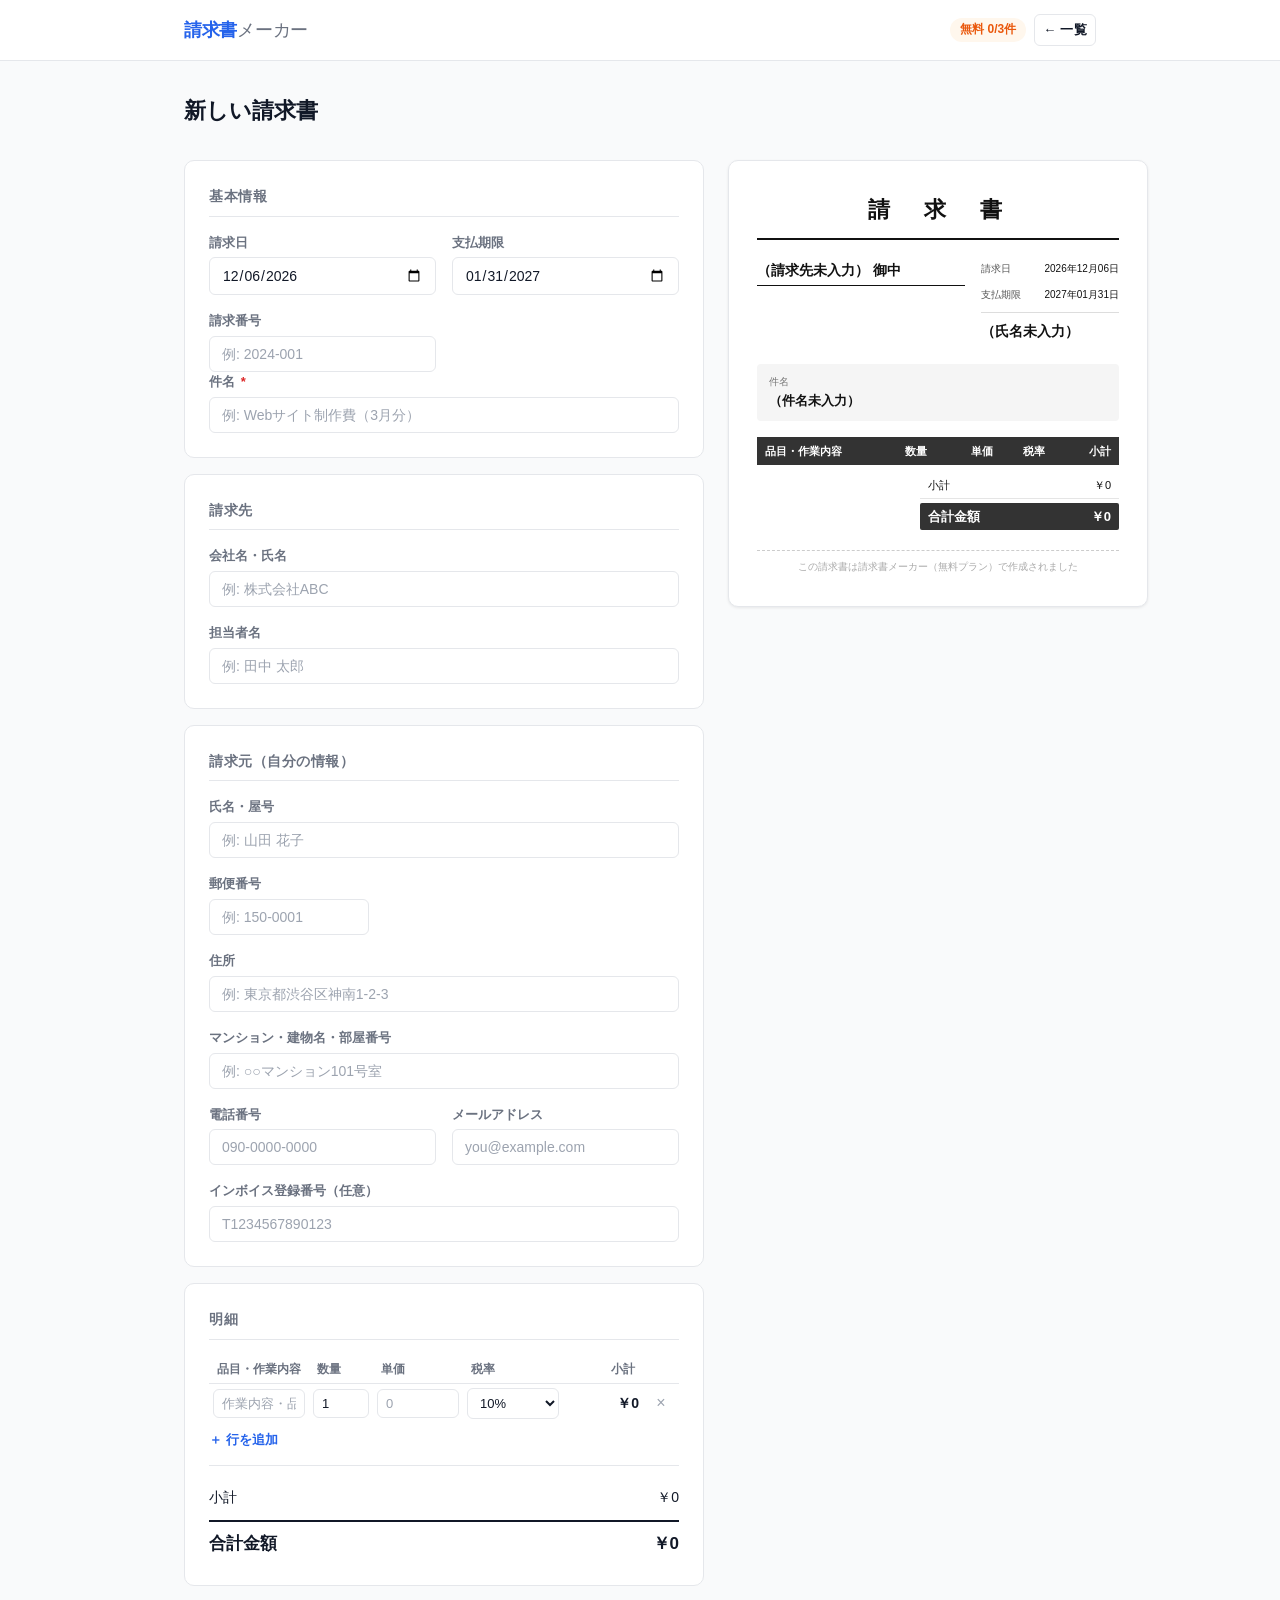
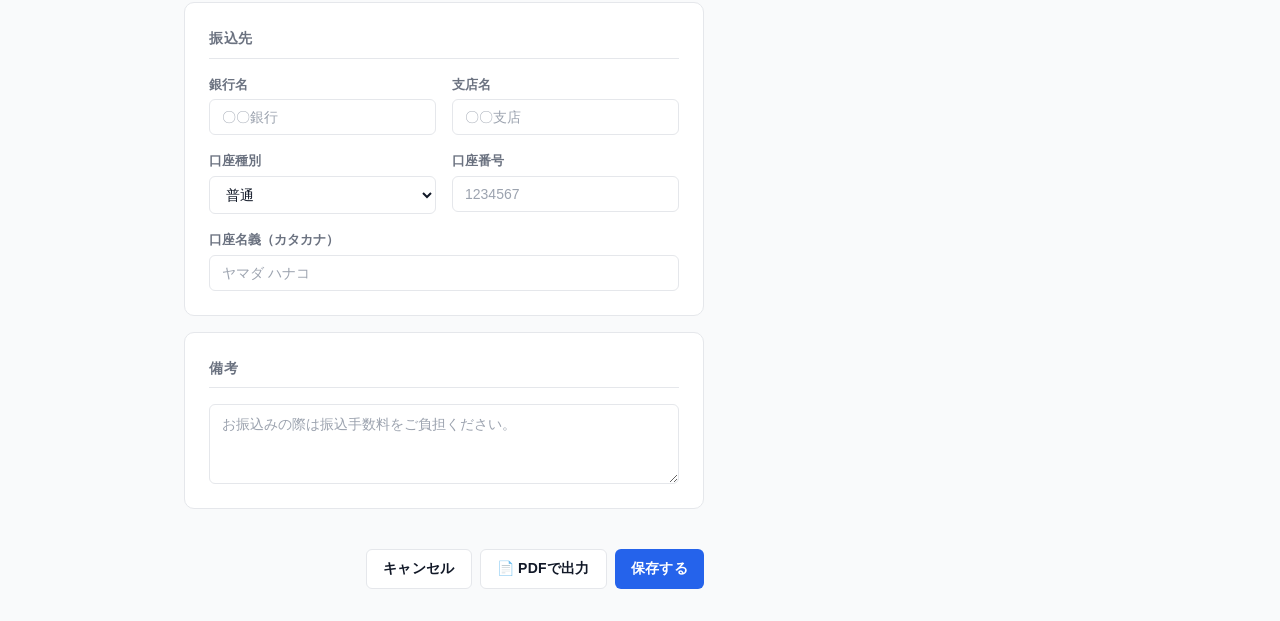
==== create.html @ 3230f064 "Initial commit: invoice maker" ====
<!DOCTYPE html>
<html lang="ja">
<head>
  <meta charset="UTF-8" />
  <meta name="viewport" content="width=device-width, initial-scale=1.0" />
  <title>請求書作成 - 請求書メーカー</title>
  <link rel="stylesheet" href="css/base.css" />
  <link rel="stylesheet" href="css/layout.css" />
  <link rel="stylesheet" href="css/form.css" />
  <link rel="stylesheet" href="css/invoice.css" />
  <link rel="stylesheet" href="css/modal.css" />
</head>
<body>

  <!-- ヘッダー -->
  <header class="header">
    <div class="header-inner">
      <div class="header-logo">請求書<span>メーカー</span></div>
      <div class="header-right">
        <span class="badge badge-free" id="planBadge">無料</span>
        <a href="index.html" class="btn btn-secondary btn-sm">← 一覧</a>
      </div>
    </div>
  </header>

  <main class="page-content">

    <div class="page-header">
      <h1 class="page-title" id="pageTitle">新しい請求書</h1>
    </div>

    <!-- 2カラムレイアウト -->
    <div class="editor-layout">

      <!-- ===== 左ペイン: 入力フォーム ===== -->
      <div class="form-pane">

        <!-- 基本情報 -->
        <div class="form-card">
          <div class="form-card-title">基本情報</div>
          <div class="form-row">
            <div class="form-field">
              <label class="form-label">請求日</label>
              <input id="invoiceDate" class="form-input" type="date" />
            </div>
            <div class="form-field">
              <label class="form-label">支払期限</label>
              <input id="dueDate" class="form-input" type="date" />
            </div>
          </div>
          <div class="form-row">
            <div class="form-field">
              <label class="form-label">請求番号</label>
              <input id="invoiceNumber" class="form-input" type="text" placeholder="例: 2024-001" />
            </div>
          </div>
          <div class="form-field">
            <label class="form-label">件名 <span class="required">*</span></label>
            <input id="subject" class="form-input" type="text" placeholder="例: Webサイト制作費（3月分）" />
          </div>
        </div>

        <!-- 請求先 -->
        <div class="form-card">
          <div class="form-card-title">請求先</div>
          <div class="form-field">
            <label class="form-label">会社名・氏名</label>
            <input id="clientName" class="form-input" type="text" placeholder="例: 株式会社ABC" />
          </div>
          <div class="form-field">
            <label class="form-label">担当者名</label>
            <input id="clientPerson" class="form-input" type="text" placeholder="例: 田中 太郎" />
          </div>
        </div>

        <!-- 請求元 -->
        <div class="form-card">
          <div class="form-card-title">請求元（自分の情報）</div>
          <div class="form-field">
            <label class="form-label">氏名・屋号</label>
            <input id="senderName" class="form-input" type="text" placeholder="例: 山田 花子" />
          </div>
          <div class="form-field">
            <label class="form-label">郵便番号</label>
            <input id="senderZip" class="form-input" type="text" placeholder="例: 150-0001" style="max-width:160px;" />
          </div>
          <div class="form-field">
            <label class="form-label">住所</label>
            <input id="senderAddress" class="form-input" type="text" placeholder="例: 東京都渋谷区神南1-2-3" />
          </div>
          <div class="form-field">
            <label class="form-label">マンション・建物名・部屋番号</label>
            <input id="senderAddress2" class="form-input" type="text" placeholder="例: ○○マンション101号室" />
          </div>
          <div class="form-row">
            <div class="form-field">
              <label class="form-label">電話番号</label>
              <input id="senderPhone" class="form-input" type="tel" placeholder="090-0000-0000" />
            </div>
            <div class="form-field">
              <label class="form-label">メールアドレス</label>
              <input id="senderEmail" class="form-input" type="email" placeholder="you@example.com" />
            </div>
          </div>
          <div class="form-field">
            <label class="form-label">インボイス登録番号（任意）</label>
            <input id="senderRegNum" class="form-input" type="text" placeholder="T1234567890123" />
          </div>
        </div>

        <!-- 明細 -->
        <div class="form-card">
          <div class="form-card-title">明細</div>
          <table class="items-table">
            <thead>
              <tr>
                <th class="col-desc">品目・作業内容</th>
                <th class="col-qty">数量</th>
                <th class="col-price">単価</th>
                <th class="col-tax">税率</th>
                <th class="col-subtotal">小計</th>
                <th class="col-action"></th>
              </tr>
            </thead>
            <tbody id="itemsTbody"></tbody>
          </table>
          <button class="add-item-btn" type="button" id="addItemBtn">＋ 行を追加</button>
          <div class="totals-area">
            <div class="totals-row">
              <span>小計</span><span id="subtotalEl">¥0</span>
            </div>
            <div class="totals-row" id="tax8Row" style="display:none;">
              <span>消費税（8%）</span><span id="tax8El">¥0</span>
            </div>
            <div class="totals-row" id="tax10Row">
              <span>消費税（10%）</span><span id="tax10El">¥0</span>
            </div>
            <div class="totals-row total">
              <span>合計金額</span><span id="totalEl">¥0</span>
            </div>
          </div>
        </div>

        <!-- 振込先 -->
        <div class="form-card">
          <div class="form-card-title">振込先</div>
          <div class="form-row">
            <div class="form-field">
              <label class="form-label">銀行名</label>
              <input id="bankName" class="form-input" type="text" placeholder="〇〇銀行" />
            </div>
            <div class="form-field">
              <label class="form-label">支店名</label>
              <input id="branchName" class="form-input" type="text" placeholder="〇〇支店" />
            </div>
          </div>
          <div class="form-row">
            <div class="form-field">
              <label class="form-label">口座種別</label>
              <select id="accountType" class="form-input">
                <option value="普通">普通</option>
                <option value="当座">当座</option>
              </select>
            </div>
            <div class="form-field">
              <label class="form-label">口座番号</label>
              <input id="accountNumber" class="form-input" type="text" placeholder="1234567" />
            </div>
          </div>
          <div class="form-field">
            <label class="form-label">口座名義（カタカナ）</label>
            <input id="accountHolder" class="form-input" type="text" placeholder="ヤマダ ハナコ" />
          </div>
        </div>

        <!-- 備考 -->
        <div class="form-card">
          <div class="form-card-title">備考</div>
          <div class="form-field">
            <textarea id="notes" class="form-input" placeholder="お振込みの際は振込手数料をご負担ください。"></textarea>
          </div>
        </div>

        <!-- アクションボタン -->
        <div class="form-actions">
          <button class="btn btn-secondary" id="cancelBtn" type="button">キャンセル</button>
          <button class="btn btn-secondary" id="pdfBtn"    type="button">📄 PDFで出力</button>
          <button class="btn btn-primary"   id="saveBtn"   type="button">保存する</button>
        </div>

      </div><!-- /.form-pane -->

      <!-- ===== 右ペイン: リアルタイムプレビュー ===== -->
      <div class="preview-pane">
        <div class="invoice-preview" id="invoicePreview">
          <!-- preview.js が動的に更新する -->
        </div>
      </div>

    </div><!-- /.editor-layout -->
  </main>

  <script src="js/invoice.js"></script>
  <script src="js/storage.js"></script>
  <script src="js/plan.js"></script>
  <script src="js/modal.js"></script>
  <script src="js/form.js"></script>
  <script src="js/preview.js"></script>
  <script src="js/pdf.js"></script>
  <script>
    // ============================================================
    // 初期化
    // ============================================================
    (function init() {
      const editId   = getEditId();
      const existing = editId ? getInvoice(editId) : null;

      if (existing) {
        document.getElementById('pageTitle').textContent = '請求書を編集';
        populateForm(existing);
      } else {
        const empty = createEmptyInvoice();
        // 前回保存した請求元情報を自動入力する
        const settings = loadSettings();
        Object.assign(empty, settings);
        populateForm(empty);
      }

      updatePlanDisplay();

      // PDFボタン
      document.getElementById('pdfBtn').addEventListener('click', exportPdf);

      // 全フォームへの入力監視: 変わるたびにプレビューを更新する
      // querySelectorAll で全 input・select・textarea を一括取得
      document.querySelectorAll('.form-pane input, .form-pane select, .form-pane textarea')
        .forEach(el => {
          el.addEventListener('input',  updatePreview);
          el.addEventListener('change', updatePreview);
        });

      // 初回プレビュー表示
      updatePreview();

      // URLに ?print=1 がついていたら自動でPDF出力を起動する
      // （一覧の「PDF」ボタンから来たとき）
      const params = new URLSearchParams(window.location.search);
      if (params.get('print') === '1') {
        setTimeout(exportPdf, 300);
      }
    })();
  </script>

</body>
</html>
---- css/base.css ----
/* ============================================================
   base.css - リセット・共通スタイル・CSS変数
   ============================================================ */

/* CSS変数（色・サイズを一箇所で管理する） */
:root {
  /* メインカラー（青） */
  --primary:       #2563EB;
  --primary-dark:  #1D4ED8;
  --primary-light: #EFF6FF;

  /* アクセントカラー */
  --green:        #16A34A;
  --red:          #DC2626;
  --orange:       #EA580C;
  --orange-light: #FFF7ED;

  /* テキスト */
  --text-primary:   #111827;
  --text-secondary: #6B7280;
  --text-muted:     #9CA3AF;

  /* 背景・ボーダー */
  --bg-page:  #F9FAFB;
  --bg-white: #FFFFFF;
  --border:   #E5E7EB;

  /* 影 */
  --shadow-sm: 0 1px 3px rgba(0,0,0,0.08);
  --shadow-md: 0 4px 12px rgba(0,0,0,0.10);
  --shadow-lg: 0 8px 32px rgba(0,0,0,0.15);

  /* 角丸 */
  --radius-sm: 6px;
  --radius-md: 10px;
  --radius-lg: 16px;

  /* フォント */
  --font-base: -apple-system, BlinkMacSystemFont, "Segoe UI", "Hiragino Sans", "Noto Sans JP", sans-serif;

  /* 間隔 */
  --space-xs:  4px;
  --space-sm:  8px;
  --space-md:  16px;
  --space-lg:  24px;
  --space-xl:  32px;
  --space-2xl: 48px;
}

/* リセット */
*, *::before, *::after { box-sizing: border-box; margin: 0; padding: 0; }
body { font-family: var(--font-base); background: var(--bg-page); color: var(--text-primary); line-height: 1.6; -webkit-font-smoothing: antialiased; }
ul, ol { list-style: none; }
img { max-width: 100%; display: block; }
a { text-decoration: none; color: inherit; }
button { font-family: inherit; cursor: pointer; border: none; background: none; }
input, select, textarea { font-family: inherit; font-size: inherit; }

/* ============================================================
   共通ボタン
   使い方: <button class="btn btn-primary">保存</button>
   ============================================================ */
.btn {
  display: inline-flex;
  align-items: center;
  justify-content: center;
  gap: var(--space-xs);
  min-height: 40px;
  padding: 0 var(--space-md);
  border-radius: var(--radius-sm);
  font-size: 14px;
  font-weight: 600;
  letter-spacing: 0.3px;
  transition: background 0.15s ease, transform 0.1s ease;
  -webkit-tap-highlight-color: transparent;
  white-space: nowrap;
}
.btn:active   { transform: scale(0.98); }
.btn:disabled { opacity: 0.5; cursor: not-allowed; }

/* 青（メインアクション） */
.btn-primary { background: var(--primary); color: #fff; }
.btn-primary:hover { background: var(--primary-dark); }

/* 白（サブアクション） */
.btn-secondary { background: var(--bg-white); color: var(--text-primary); border: 1px solid var(--border); }
.btn-secondary:hover { background: var(--bg-page); }

/* 赤（削除） */
.btn-danger { background: var(--bg-white); color: var(--red); border: 1px solid var(--border); }
.btn-danger:hover { background: #FEF2F2; border-color: var(--red); }

/* サイズ修飾子 */
.btn-sm   { min-height: 32px; padding: 0 var(--space-sm); font-size: 13px; }
.btn-full { width: 100%; }

/* ============================================================
   共通バッジ（プランの表示など）
   使い方: <span class="badge badge-free">無料プラン</span>
   ============================================================ */
.badge { display: inline-flex; align-items: center; padding: 2px 10px; border-radius: 100px; font-size: 12px; font-weight: 600; }
.badge-free { background: var(--orange-light); color: var(--orange); }
.badge-pro  { background: var(--primary-light); color: var(--primary); }

/* ユーティリティ */
.text-secondary { color: var(--text-secondary); }
.text-muted     { color: var(--text-muted); }
.text-sm        { font-size: 13px; }
.text-right     { text-align: right; }
.divider        { border: none; border-top: 1px solid var(--border); margin: var(--space-lg) 0; }

/* 空状態（データがないときの表示） */
.empty-state       { text-align: center; padding: var(--space-2xl) var(--space-lg); }
.empty-state-icon  { font-size: 48px; margin-bottom: var(--space-md); }
.empty-state-title { font-size: 18px; font-weight: 600; margin-bottom: var(--space-sm); }
.empty-state-desc  { font-size: 14px; color: var(--text-secondary); margin-bottom: var(--space-lg); }
---- css/layout.css ----
/* ============================================================
   layout.css - ヘッダー・ページレイアウト
   ============================================================ */

/* ============================================================
   ヘッダー
   ============================================================ */
.header {
  background: var(--bg-white);
  border-bottom: 1px solid var(--border);
  position: sticky; /* スクロールしても上に固定される */
  top: 0;
  z-index: 10;
}

.header-inner {
  max-width: 960px;
  margin: 0 auto;
  padding: 0 var(--space-lg);
  height: 60px;
  display: flex;
  align-items: center;
  justify-content: space-between;
  gap: var(--space-md);
}

.header-logo {
  font-size: 18px;
  font-weight: 700;
  color: var(--primary);
  letter-spacing: -0.3px;
}

.header-logo span {
  color: var(--text-secondary);
  font-weight: 400;
}

.header-right {
  display: flex;
  align-items: center;
  gap: var(--space-sm);
}


/* ============================================================
   ページ共通レイアウト
   ============================================================ */
.page-content {
  max-width: 960px;
  margin: 0 auto;
  padding: var(--space-xl) var(--space-lg);
}

/* ページタイトルエリア（タイトル + アクションボタン） */
.page-header {
  display: flex;
  align-items: center;
  justify-content: space-between;
  margin-bottom: var(--space-xl);
  gap: var(--space-md);
}

.page-title {
  font-size: 22px;
  font-weight: 700;
}


/* ============================================================
   プラン使用状況バー
   ============================================================
   「無料プラン: 2/3件使用中」のバナー
   ============================================================ */
.plan-banner {
  background: var(--orange-light);
  border: 1px solid #FED7AA;
  border-radius: var(--radius-md);
  padding: var(--space-md) var(--space-lg);
  margin-bottom: var(--space-lg);
  display: flex;
  align-items: center;
  justify-content: space-between;
  gap: var(--space-md);
  flex-wrap: wrap;
}

.plan-banner-text {
  font-size: 14px;
  color: var(--orange);
  font-weight: 500;
}

/* Pro プランのときは非表示 */
.plan-banner.hidden { display: none; }


/* ============================================================
   請求書カード一覧
   ============================================================ */
.invoice-list {
  display: flex;
  flex-direction: column;
  gap: var(--space-sm);
}

/* 1枚の請求書カード */
.invoice-card {
  background: var(--bg-white);
  border: 1px solid var(--border);
  border-radius: var(--radius-md);
  padding: var(--space-md) var(--space-lg);
  display: flex;
  align-items: center;
  gap: var(--space-md);
  transition: box-shadow 0.15s ease;
}

.invoice-card:hover {
  box-shadow: var(--shadow-sm);
}

/* カード左: 請求番号・件名・会社名 */
.invoice-card-main {
  flex: 1;
  min-width: 0; /* テキストが溢れたときに省略できるよう必要 */
}

.invoice-card-number {
  font-size: 13px;
  color: var(--text-muted);
  margin-bottom: 2px;
}

.invoice-card-subject {
  font-size: 15px;
  font-weight: 600;
  color: var(--text-primary);
  /* 長すぎる場合は「...」で省略する */
  white-space: nowrap;
  overflow: hidden;
  text-overflow: ellipsis;
}

.invoice-card-client {
  font-size: 13px;
  color: var(--text-secondary);
  margin-top: 2px;
}

/* カード右: 金額・日付 */
.invoice-card-meta {
  text-align: right;
  flex-shrink: 0; /* 幅が縮まないよう固定 */
}

.invoice-card-amount {
  font-size: 16px;
  font-weight: 700;
  color: var(--text-primary);
}

.invoice-card-date {
  font-size: 12px;
  color: var(--text-muted);
  margin-top: 2px;
}

/* カードのアクションボタン群 */
.invoice-card-actions {
  display: flex;
  gap: var(--space-xs);
  flex-shrink: 0;
}


/* ============================================================
   レスポンシブ（スマホ対応）
   ============================================================ */
@media (max-width: 600px) {
  .page-content {
    padding: var(--space-lg) var(--space-md);
  }

  .header-inner {
    padding: 0 var(--space-md);
  }

  /* スマホではカードを縦積みにする */
  .invoice-card {
    flex-wrap: wrap;
    padding: var(--space-md);
  }

  .invoice-card-meta {
    text-align: left;
  }

  /* アクションボタンを幅いっぱいに並べる */
  .invoice-card-actions {
    width: 100%;
    justify-content: flex-end;
  }

  .page-title {
    font-size: 18px;
  }
}
---- css/form.css ----
/* ============================================================
   form.css - 入力フォームのスタイル
   ============================================================ */

/* ============================================================
   2カラムレイアウト（左:フォーム / 右:プレビュー）
   ============================================================ */
.editor-layout {
  display: grid;
  /* 左ペイン(フォーム): 1fr / 右ペイン(プレビュー): 420px固定 */
  grid-template-columns: 1fr 420px;
  gap: var(--space-lg);
  align-items: start;
}

/* 左ペイン: 入力フォーム */
.form-pane {
  display: flex;
  flex-direction: column;
  gap: var(--space-md);
}

/* 右ペイン: プレビュー（スクロールしても追従する） */
.preview-pane {
  position: sticky;
  top: 76px; /* ヘッダー(60px) + 余白(16px) */
}


/* ============================================================
   フォームセクション（カード）
   ============================================================
   使い方:
     <div class="form-card">
       <div class="form-card-title">基本情報</div>
       ...フォーム内容...
     </div>
   ============================================================ */
.form-card {
  background: var(--bg-white);
  border: 1px solid var(--border);
  border-radius: var(--radius-md);
  padding: var(--space-lg);
}

.form-card-title {
  font-size: 14px;
  font-weight: 700;
  color: var(--text-secondary);
  text-transform: uppercase;
  letter-spacing: 0.5px;
  margin-bottom: var(--space-md);
  padding-bottom: var(--space-sm);
  border-bottom: 1px solid var(--border);
}


/* ============================================================
   フォーム部品
   ============================================================ */

/* 1行のフィールド（ラベル + 入力） */
.form-field {
  display: flex;
  flex-direction: column;
  gap: var(--space-xs);
  margin-bottom: var(--space-md);
}

/* 最後のフィールドは下マージンなし */
.form-field:last-child {
  margin-bottom: 0;
}

/* ラベル */
.form-label {
  font-size: 13px;
  font-weight: 600;
  color: var(--text-secondary);
}

/* 必須マーク */
.form-label .required {
  color: var(--red);
  margin-left: 2px;
}

/* 入力フィールド共通（input・select・textarea） */
.form-input {
  width: 100%;
  padding: 9px 12px;
  border: 1px solid var(--border);
  border-radius: var(--radius-sm);
  font-size: 14px;
  color: var(--text-primary);
  background: var(--bg-white);
  transition: border-color 0.15s ease, box-shadow 0.15s ease;
  outline: none;
}

.form-input:focus {
  border-color: var(--primary);
  /* フォーカスリングを青くする */
  box-shadow: 0 0 0 3px rgba(37, 99, 235, 0.15);
}

.form-input::placeholder {
  color: var(--text-muted);
}

/* テキストエリア */
textarea.form-input {
  resize: vertical; /* 縦方向だけリサイズ可能 */
  min-height: 80px;
  line-height: 1.5;
}

/* 横並びのフィールド（例: 請求日 + 支払期限） */
.form-row {
  display: grid;
  grid-template-columns: 1fr 1fr;
  gap: var(--space-md);
}


/* ============================================================
   明細テーブル
   ============================================================ */
.items-table {
  width: 100%;
  border-collapse: collapse;
  font-size: 14px;
}

/* テーブルヘッダー */
.items-table th {
  text-align: left;
  font-size: 12px;
  font-weight: 600;
  color: var(--text-secondary);
  padding: var(--space-xs) var(--space-sm);
  border-bottom: 1px solid var(--border);
  white-space: nowrap;
}

/* テーブルの各行 */
.items-table td {
  padding: var(--space-xs) var(--space-xs);
  vertical-align: middle;
}

/* 品目欄は幅広め */
.items-table .col-desc    { width: 30%; }
.items-table .col-qty     { width: 12%; min-width: 64px; }
.items-table .col-price   { width: 18%; min-width: 90px; }
.items-table .col-tax     { width: 20%; min-width: 100px; }
.items-table .col-subtotal{ width: 14%; min-width: 80px; text-align: right; }
.items-table .col-action  { width: 4%;  min-width: 32px; }

/* 小計セル */
.item-subtotal {
  font-weight: 600;
  color: var(--text-primary);
  white-space: nowrap;
}

/* 行削除ボタン */
.item-del-btn {
  width: 28px;
  height: 28px;
  display: flex;
  align-items: center;
  justify-content: center;
  border-radius: var(--radius-sm);
  color: var(--text-muted);
  font-size: 16px;
  transition: color 0.15s, background 0.15s;
}

.item-del-btn:hover {
  color: var(--red);
  background: #FEF2F2;
}

/* テーブル内の入力フィールド（パディングを詰める） */
.items-table .form-input {
  padding: 6px 8px;
  font-size: 13px;
}

/* 「行を追加」ボタン */
.add-item-btn {
  margin-top: var(--space-sm);
  color: var(--primary);
  font-size: 13px;
  font-weight: 600;
  display: flex;
  align-items: center;
  gap: var(--space-xs);
}

.add-item-btn:hover {
  text-decoration: underline;
}


/* ============================================================
   合計エリア
   ============================================================ */
.totals-area {
  margin-top: var(--space-md);
  padding-top: var(--space-md);
  border-top: 1px solid var(--border);
}

.totals-row {
  display: flex;
  justify-content: space-between;
  align-items: center;
  padding: 4px 0;
  font-size: 14px;
}

.totals-row.total {
  font-size: 17px;
  font-weight: 700;
  margin-top: var(--space-sm);
  padding-top: var(--space-sm);
  border-top: 2px solid var(--text-primary);
}

/* フォームのアクションボタン行 */
.form-actions {
  display: flex;
  gap: var(--space-sm);
  justify-content: flex-end;
  margin-top: var(--space-lg);
}


/* ============================================================
   レスポンシブ（スマホ: 1カラムに切り替え）
   ============================================================ */
@media (max-width: 768px) {
  .editor-layout {
    grid-template-columns: 1fr;
  }

  /* スマホではプレビューを非表示にする（タブで切り替え）*/
  .preview-pane {
    position: static;
    display: none;
  }

  .preview-pane.show {
    display: block;
  }

  .form-row {
    grid-template-columns: 1fr;
  }
}
---- css/invoice.css ----
/* ============================================================
   invoice.css - 請求書プレビューの見た目
   ============================================================ */

.invoice-preview {
  background: #fff;
  border: 1px solid var(--border);
  border-radius: var(--radius-md);
  box-shadow: var(--shadow-sm);
  padding: 32px 28px;
  font-size: 12px;
  line-height: 1.5;
  color: #111;
}

.inv-title {
  text-align: center;
  font-size: 22px;
  font-weight: 700;
  letter-spacing: 6px;
  margin-bottom: 20px;
  padding-bottom: 12px;
  border-bottom: 2px solid #111;
}

.inv-header {
  display: grid;
  grid-template-columns: 1.2fr 0.8fr;
  gap: 16px;
  margin-bottom: 16px;
}

.inv-client-name {
  font-size: 14px;
  font-weight: 700;
  border-bottom: 1px solid #111;
  padding-bottom: 4px;
  margin-bottom: 4px;
  word-break: break-all;
}

.inv-client-person {
  font-size: 12px;
  color: #555;
}

.inv-sender-block {
  font-size: 10px;
  line-height: 1.8;
  word-break: keep-all;
  overflow-wrap: anywhere;
}

.inv-meta-row {
  display: flex;
  justify-content: space-between;
  gap: 8px;
  margin-bottom: 8px;
}

.inv-meta-label {
  color: #555;
  white-space: nowrap;
}

.inv-sender-name {
  font-size: 14px;
  font-weight: 700;
  margin-bottom: 4px;
}

.inv-reg-num {
  font-size: 10px;
  color: #555;
  margin-top: 4px;
}

.inv-subject-area {
  margin: 16px 0;
  padding: 10px 12px;
  background: #f5f5f5;
  border-radius: 4px;
}

.inv-subject-label {
  font-size: 10px;
  color: #777;
  margin-bottom: 2px;
}

.inv-subject {
  font-size: 13px;
  font-weight: 700;
}

.inv-table {
  width: 100%;
  border-collapse: collapse;
  margin-bottom: 8px;
  font-size: 11px;
}

.inv-table th {
  background: #333;
  color: #fff;
  padding: 6px 8px;
  text-align: left;
  font-weight: 600;
  white-space: nowrap;
}

.inv-table th.text-right,
.inv-table td.text-right {
  text-align: right;
}

.inv-table td {
  padding: 5px 8px;
  border-bottom: 1px solid #e5e5e5;
  vertical-align: middle;
}

.inv-table tbody tr:nth-child(even) td {
  background: #fafafa;
}

.tax-reduced-mark {
  font-size: 9px;
  color: #666;
  margin-left: 2px;
}

.inv-totals {
  margin-left: auto;
  width: 55%;
  margin-top: 8px;
}

.inv-totals-row {
  display: flex;
  justify-content: space-between;
  padding: 4px 8px;
  font-size: 11px;
  border-bottom: 1px solid #e5e5e5;
}

.inv-totals-row.total {
  background: #333;
  color: #fff;
  font-size: 13px;
  font-weight: 700;
  border-radius: 2px;
  margin-top: 4px;
  border-bottom: none;
}

.inv-bank-area {
  margin-top: 16px;
  padding: 10px 12px;
  border: 1px solid #ddd;
  border-radius: 4px;
  font-size: 11px;
  line-height: 2;
}

.inv-bank-title {
  font-weight: 700;
  font-size: 12px;
  margin-bottom: 4px;
}

.inv-notes-area {
  margin-top: 12px;
  font-size: 11px;
  color: #555;
  line-height: 1.7;
  white-space: pre-wrap;
}

.inv-watermark {
  text-align: center;
  margin-top: 20px;
  padding-top: 8px;
  border-top: 1px dashed #ccc;
  font-size: 10px;
  color: #aaa;
}
---- css/modal.css ----
/* ============================================================
   modal.css - アップグレードモーダル
   ============================================================ */

/* 背景オーバーレイ */
.modal-overlay {
  position: fixed;
  inset: 0;
  background: rgba(0, 0, 0, 0.5);
  display: flex;
  align-items: center;
  justify-content: center;
  padding: var(--space-md);
  z-index: 1000;
  animation: modalFadeIn 0.2s ease;
}

.modal-overlay.hidden {
  display: none;
}

@keyframes modalFadeIn {
  from { opacity: 0; }
  to   { opacity: 1; }
}

/* モーダル本体 */
.modal {
  background: var(--bg-white);
  border-radius: var(--radius-lg);
  padding: var(--space-xl);
  width: 100%;
  max-width: 420px;
  box-shadow: var(--shadow-lg);
  animation: modalSlideUp 0.2s ease;
}

@keyframes modalSlideUp {
  from { transform: translateY(16px); opacity: 0; }
  to   { transform: translateY(0);    opacity: 1; }
}

/* ヘッダー */
.modal-icon  { font-size: 40px; margin-bottom: var(--space-sm); }
.modal-title { font-size: 20px; font-weight: 700; margin-bottom: var(--space-xs); }
.modal-desc  { font-size: 14px; color: var(--text-secondary); margin-bottom: var(--space-lg); line-height: 1.6; }

/* 機能リスト */
.modal-features {
  background: var(--primary-light);
  border-radius: var(--radius-md);
  padding: var(--space-md);
  margin-bottom: var(--space-lg);
}

.modal-features li {
  font-size: 13px;
  padding: 4px 0;
  display: flex;
  align-items: center;
  gap: var(--space-sm);
}

.modal-features li::before {
  content: '✓';
  color: var(--primary);
  font-weight: 700;
  flex-shrink: 0;
}

/* 価格表示 */
.modal-price {
  text-align: center;
  margin-bottom: var(--space-lg);
}

.modal-price-amount {
  font-size: 28px;
  font-weight: 700;
  color: var(--primary);
}

.modal-price-unit {
  font-size: 14px;
  color: var(--text-secondary);
}

/* メールアドレス入力（事前登録） */
.modal-email-area {
  margin-bottom: var(--space-md);
}

.modal-email-area .form-input {
  width: 100%;
  padding: 10px 12px;
  border: 1px solid var(--border);
  border-radius: var(--radius-sm);
  font-size: 14px;
  outline: none;
  transition: border-color 0.15s;
}

.modal-email-area .form-input:focus {
  border-color: var(--primary);
  box-shadow: 0 0 0 3px rgba(37,99,235,0.15);
}

/* ボタン */
.modal-actions {
  display: flex;
  flex-direction: column;
  gap: var(--space-sm);
}

/* 完了メッセージ */
.modal-success {
  text-align: center;
  padding: var(--space-md) 0;
}

.modal-success-icon  { font-size: 40px; margin-bottom: var(--space-sm); }
.modal-success-title { font-size: 16px; font-weight: 700; margin-bottom: var(--space-xs); }
.modal-success-desc  { font-size: 13px; color: var(--text-secondary); }
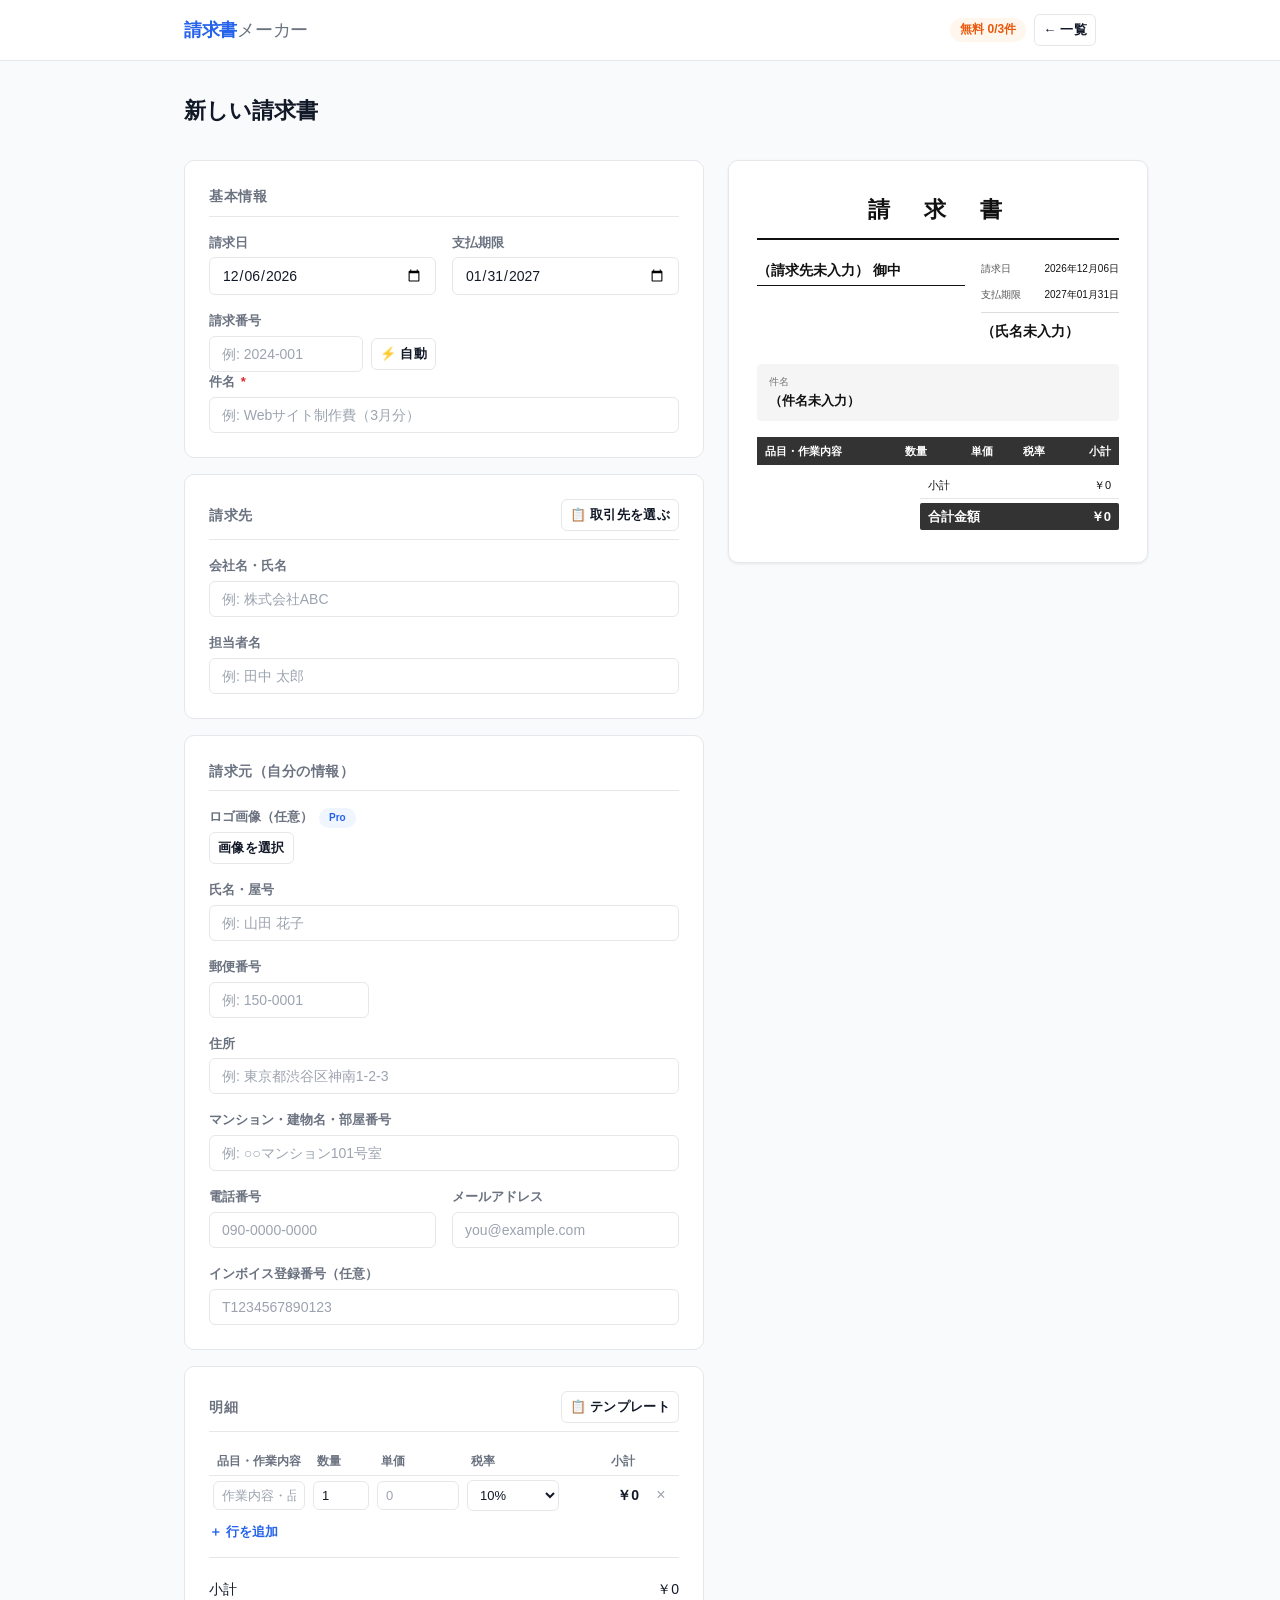
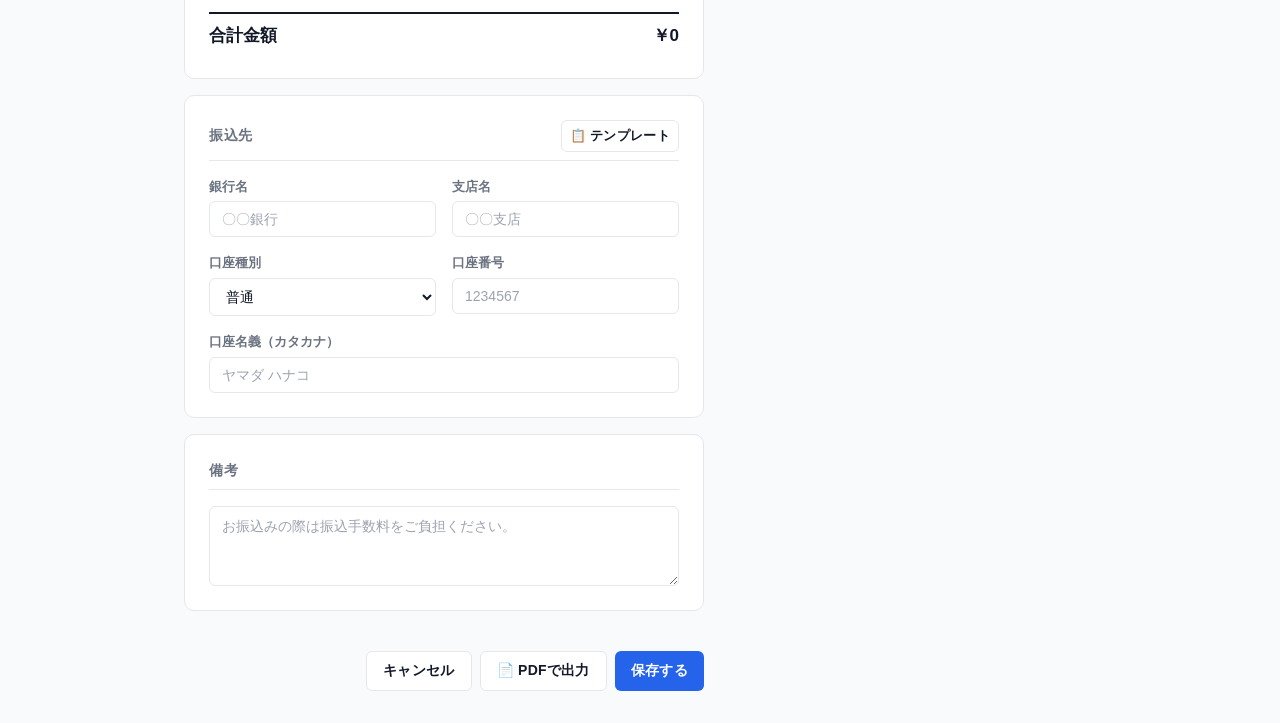
==== commit 8c9de724: "Proプランの実装" ====
--- a/create.html
+++ b/create.html
@@ -51,7 +51,10 @@
           <div class="form-row">
             <div class="form-field">
               <label class="form-label">請求番号</label>
-              <input id="invoiceNumber" class="form-input" type="text" placeholder="例: 2024-001" />
+              <div style="display:flex; gap:8px; align-items:center;">
+                <input id="invoiceNumber" class="form-input" type="text" placeholder="例: 2024-001" />
+                <button class="btn btn-secondary btn-sm" type="button" id="autoNumberBtn" title="Proプラン: 自動採番">⚡ 自動</button>
+              </div>
             </div>
           </div>
           <div class="form-field">
@@ -62,7 +65,20 @@
 
         <!-- 請求先 -->
         <div class="form-card">
-          <div class="form-card-title">請求先</div>
+          <div class="form-card-title" style="display:flex; justify-content:space-between; align-items:center;">
+            請求先
+            <button class="btn btn-secondary btn-sm" type="button" id="clientPickerBtn" title="Proプラン: 取引先を呼び出す">📋 取引先を選ぶ</button>
+          </div>
+          <!-- 取引先ドロップダウン（Proプラン） -->
+          <div id="clientPickerArea" style="display:none; margin-bottom:12px;">
+            <select id="clientPicker" class="form-input">
+              <option value="">-- 取引先を選択 --</option>
+            </select>
+            <div style="display:flex; gap:8px; margin-top:8px;">
+              <button class="btn btn-secondary btn-sm" type="button" id="clientSaveBtn">現在の情報を保存</button>
+              <button class="btn btn-danger btn-sm" type="button" id="clientDeleteBtn">削除</button>
+            </div>
+          </div>
           <div class="form-field">
             <label class="form-label">会社名・氏名</label>
             <input id="clientName" class="form-input" type="text" placeholder="例: 株式会社ABC" />
@@ -76,6 +92,18 @@
         <!-- 請求元 -->
         <div class="form-card">
           <div class="form-card-title">請求元（自分の情報）</div>
+          <!-- ロゴアップロード（Proプラン） -->
+          <div class="form-field" id="logoUploadArea">
+            <label class="form-label">ロゴ画像（任意）<span class="badge badge-pro" style="margin-left:6px; font-size:10px;">Pro</span></label>
+            <div style="display:flex; gap:8px; align-items:center;">
+              <img id="logoPreviewImg" src="" alt="" style="display:none; height:40px; border-radius:4px; border:1px solid #e5e7eb;" />
+              <label class="btn btn-secondary btn-sm" style="cursor:pointer;">
+                画像を選択
+                <input id="logoInput" type="file" accept="image/*" style="display:none;" />
+              </label>
+              <button class="btn btn-danger btn-sm" type="button" id="logoDeleteBtn" style="display:none;">削除</button>
+            </div>
+          </div>
           <div class="form-field">
             <label class="form-label">氏名・屋号</label>
             <input id="senderName" class="form-input" type="text" placeholder="例: 山田 花子" />
@@ -110,7 +138,21 @@
 
         <!-- 明細 -->
         <div class="form-card">
-          <div class="form-card-title">明細</div>
+          <div class="form-card-title" style="display:flex; justify-content:space-between; align-items:center;">
+            明細
+            <button class="btn btn-secondary btn-sm" type="button" id="itemTemplateBtn" title="Proプラン: 明細テンプレート">📋 テンプレート</button>
+          </div>
+          <!-- 明細テンプレートドロップダウン（Proプラン） -->
+          <div id="itemTemplateArea" style="display:none; margin-bottom:12px;">
+            <select id="itemTemplatePicker" class="form-input">
+              <option value="">-- テンプレートを選択 --</option>
+            </select>
+            <div style="display:flex; gap:8px; margin-top:8px;">
+              <input id="itemTemplateName" class="form-input" type="text" placeholder="テンプレート名（例: 月次作業）" style="flex:1;" />
+              <button class="btn btn-secondary btn-sm" type="button" id="itemTemplateSaveBtn">保存</button>
+              <button class="btn btn-danger btn-sm" type="button" id="itemTemplateDeleteBtn">削除</button>
+            </div>
+          </div>
           <table class="items-table">
             <thead>
               <tr>
@@ -143,7 +185,21 @@
 
         <!-- 振込先 -->
         <div class="form-card">
-          <div class="form-card-title">振込先</div>
+          <div class="form-card-title" style="display:flex; justify-content:space-between; align-items:center;">
+            振込先
+            <button class="btn btn-secondary btn-sm" type="button" id="bankTemplateBtn" title="Proプラン: 振込先テンプレート">📋 テンプレート</button>
+          </div>
+          <!-- 振込先テンプレートドロップダウン（Proプラン） -->
+          <div id="bankTemplateArea" style="display:none; margin-bottom:12px;">
+            <select id="bankTemplatePicker" class="form-input">
+              <option value="">-- テンプレートを選択 --</option>
+            </select>
+            <div style="display:flex; gap:8px; margin-top:8px;">
+              <input id="bankTemplateName" class="form-input" type="text" placeholder="テンプレート名（例: メイン口座）" style="flex:1;" />
+              <button class="btn btn-secondary btn-sm" type="button" id="bankTemplateSaveBtn">保存</button>
+              <button class="btn btn-danger btn-sm" type="button" id="bankTemplateDeleteBtn">削除</button>
+            </div>
+          </div>
           <div class="form-row">
             <div class="form-field">
               <label class="form-label">銀行名</label>
